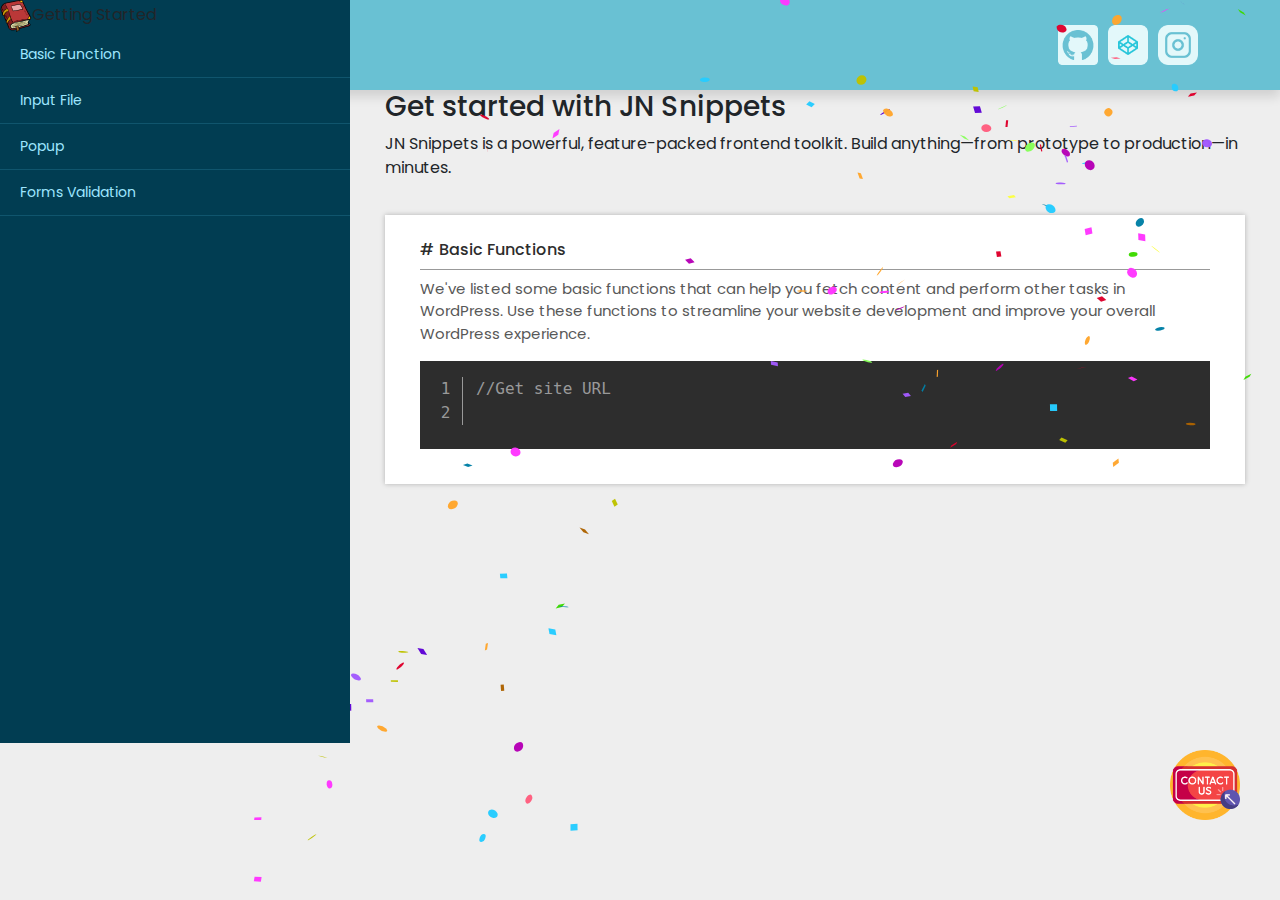
==== javascript.html @ d35f590d "Add files via upload" ====
<!doctype html>
<html lang="en">

<head>
	<!-- Google Tag Manager -->
<script>(function(w,d,s,l,i){w[l]=w[l]||[];w[l].push({'gtm.start':
new Date().getTime(),event:'gtm.js'});var f=d.getElementsByTagName(s)[0],
j=d.createElement(s),dl=l!='dataLayer'?'&l='+l:'';j.async=true;j.src=
'https://www.googletagmanager.com/gtm.js?id='+i+dl;f.parentNode.insertBefore(j,f);
})(window,document,'script','dataLayer','GTM-NDGGTKJ');</script>
<!-- End Google Tag Manager -->
	
	
    <!-- Required meta tags -->
    <meta charset="utf-8">
    <meta name="viewport" content="width=device-width, initial-scale=1">
    <link rel="icon" type="image/x-icon" href="./assets/images/fav.png">

    <!-- meta tags -->
    <title>SnipShot | Shopify Snippets</title>
    <meta name="description" content="">
    <link rel="canonical" href="https://chauhan07.github.io/snipshot/">
    <meta name="robots" content="index,follow">

    <!-- OG Tags -->
    <meta property="og:title" content="SnipShot - Shopify Code Snippets">
    <meta property="og:description" content="Find the most useful Shopify code snippets to help you build your website. Get easy-to-implement code solutions for common Shopify tasks, including customizing themes, adding functionality, and optimizing performance. Save time and improve your Shopify development with our collection of code snippets.">

    <meta property="og:image" content="https://chauhan07.github.io/snipshot/">
    <meta property="og:url" content="https://chauhan07.github.io/snipshot/assets/images/og_image.png">
    <meta property="og:type" content="website">
    <meta property="og:locale" content="en_US">

    <!-- Bootstrap CSS -->
    <link href="./assets/bootstrap/bootstrap.min.css" rel="stylesheet">
    <link href="./assets/style.css" rel="stylesheet">
    <!-- <link href="./assets/css/style.css" rel="stylesheet"> -->
    <link href="./assets/prism/prism.css" rel="stylesheet">
    <link href="./assets/line-number/line-number.css" rel="stylesheet">
    <script src="./assets/prism/prism.js"></script>
    <script src="./assets/line-number/line-number.js"></script>

</head>

<body>
	
	<!-- Google Tag Manager (noscript) -->
<noscript><iframe src="https://www.googletagmanager.com/ns.html?id=GTM-NDGGTKJ"
height="0" width="0" style="display:none;visibility:hidden"></iframe></noscript>
<!-- End Google Tag Manager (noscript) -->


<section class="main">
    <header class="container-fluid  darkHdr">
        <div class="container">
            <div class="row">
                <div class="col-12 col-sm-6 d-flex align-items-center">
                    <div class="inner d-flex justify-content-center justify-content-sm-start">
                        <h1 class="logoText">
                            <a href="./">
                                <span>&lt;</span> SnipShot
                                <span>/&gt;</span>
                            </a>
                        </h1>
                    </div>
                </div>
                <div class="col-6 d-none d-sm-flex">
                    <div class="inner d-flex justify-content-end social">
                        <ul>
                            <li>
                                <a href="https://github.com/chauhan07" target="_blank">
                                    <img src="./assets/images/github.png">
                                </a>
                            </li>
                            <li>
                                <a href="https://codepen.io/adityachauhan" target="_blank">
                                    <img src="./assets/images/codepen.png">
                                </a>
                            </li>
                            <li>
                                <a href="https://www.instagram.com/ad1tya.rana/" target="_blank">
                                    <img src="./assets/images/instagram.png">
                                </a>
                            </li>
                        </ul>
                    </div>
                </div>
            </div>
        </div>
    </header>
    <div class="ap_wrapper">
        <div class="ap_newDesign left" id="sideBar">
            <div class="inner">
                <ul>
                    <li class="general">
                        <img src="./assets/images/book.png" alt="">Getting Started
                    </li>
                    <li data-topic="Basic Functions">
                        <a href="./components/javascript/basic.html">
                            Basic Function
                        </a>
                    </li>
                    <li data-topic="Basic Functions">
                        <a href="./components/javascript/custom-input-file.html">
                            Input File
                        </a>
                    </li>
                    <li data-topic="Basic Functions">
                        <a href="./components/javascript/popup.html">
                            Popup
                        </a>
                    </li>
                    <li data-topic="Basic Functions">
                        <a href="./components/javascript/form-validation.html">
                            Forms Validation
                        </a>
                    </li>
                    

                </ul>
            </div>
        </div>

        <div class="ap_right_box">
            <div class="inner_box">
                <div class="right">

                    <div class="top_hdng">
                        <h3 class="hdng">
                            Get started with JN Snippets
                        </h3>
                        <p>
                            JN Snippets is a powerful, feature-packed frontend toolkit. Build anything—from prototype to production—in minutes.
                        </p>
                    </div>

                    <ul>
                        <!--- getting content on front end --->
                        <li id="above">
                            <div>
                                <h3>
                                    <span class="text">
                                        # Basic Functions
                                    </span>
                                </h3>

                                <p class="topicDesc">
                                    We've listed some basic functions that can help you fetch content and perform other tasks in WordPress. Use these functions to streamline your website development and improve your overall WordPress experience.
                                </p>

                                <span class="function">
                                    <pre class="line-numbers">
<code class="language-php">//Get site URL

</code>
                                </pre>
                                </span>
                            </div>
                        </li>
                        
                    </ul>
                </div>
            </div>
        </div>


        <!-- Modal Show Button -->
        <div class="formButton">
            <a href="javascript:void(0)" data-bs-toggle="modal" data-bs-target="#staticBackdrop">
                <img src="./assets/images/contact.png">
            </a>
        </div>

        <!-- Modal -->
        <div class="modal fade" id="staticBackdrop" data-bs-backdrop="static" data-bs-keyboard="false" tabindex="-1" aria-labelledby="staticBackdropLabel" aria-hidden="true">
            <div class="modal-dialog">
                <!--modal-dialog-centered , modal-lg-->
                <div class="modal-content">
                    <div class="modal-header">
                        <h1 class="modal-title fs-5" id="staticBackdropLabel">Contact</h1>
                        <button type="button" class="btn-close" data-bs-dismiss="modal" aria-label="Close"></button>
                    </div>
                    <div class="modal-body">
                        <div class="successMessage">
                            Your Message has been sent.
                        </div>
                        <form class="ap_form" method="POST" onsubmit="formSubmitFun(event)" name="submit-to-google-sheet" action="https://script.google.com/macros/s/AKfycbzrErSoIcF7eF4-fM0GBkBWs9JHHXoHikSfja2WgP77CkOkO4FxWSiEXLze_drOplOBIw/exec">
                            <div class="row">
                                <div class="col-12">
                                    <label>
                                        Name
                                        <input type="text" class="form-control" required name="Name">
                                    </label>
                                </div>
                                <div class="col-12">
                                    <label>
                                        Email
                                        <input type="email" class="form-control" required name="Email">
                                    </label>
                                </div>
                                <div class="col-12">
                                    <label>
                                        Message
                                        <textarea class="form-control" required name="Message"></textarea>
                                    </label>
                                </div>
                                <div class="col-12">
                                    <label>
                                        <input type="submit" class="ap_submit" value="Send Message">
                                    </label>
                                </div>
                            </div>

                            <div class="ap_loader">
                                <div class="lds-spinner">
                                    <div></div>
                                    <div></div>
                                    <div></div>
                                    <div></div>
                                    <div></div>
                                    <div></div>
                                    <div></div>
                                    <div></div>
                                    <div></div>
                                    <div></div>
                                    <div></div>
                                    <div></div>
                                </div>
                            </div>
                        </form>
                    </div>
                </div>
            </div>
        </div>
    </div>
</section>


    









    <script src="./assets/bootstrap/bootstrap.bundle.min.js"></script>
    <script src="./assets/confetti/tsparticles.confetti.bundle.min.js"></script>
    <script src="./assets/function.js"></script>

</body>

</html>
---- assets/style.css ----
@import url('https://fonts.googleapis.com/css2?family=Poppins:wght@100;200;300;400;500;600;700;800;900&display=swap');
@import url('https://fonts.googleapis.com/css2?family=Chakra+Petch:wght@500&display=swap');

body {
    background: #EEEEEE;
    font-family: 'Poppins', sans-serif;
}

.wordpressFunctionAP ul {
    display: flex;
    padding: 0;
    margin: 0;
    flex-wrap: wrap;
    justify-content: center;
    flex-direction: column;
    align-items: center;
}

.wordpressFunctionAP ul li {
    list-style: none;
    padding: 0px 10px;
    width: 100%;
    margin-bottom: 20px;
}

.wordpressFunctionAP ul li div {
    background: #e6f7f4;
    margin-bottom: 20px;
    padding: 15px 15px;
    word-break: break-all;
    display: flex;
    flex-direction: column;
    font-size: 14px;
    height: 100%;
}

.wordpressFunctionAP ul li div span.text {
    margin-bottom: 15px;
    font-weight: bold;
}


/* width */

::-webkit-scrollbar {
    height: 6px;
    width: 5px;
}


/* Track */

::-webkit-scrollbar-track {
    background: #b2bcbf;
}


/* Handle */

::-webkit-scrollbar-thumb {
    background: #1e6d89;
}


/* Handle on hover */

::-webkit-scrollbar-thumb:hover {
    background: #1e6d89;
}

.left .inner {
    background: #013d52;
}

.left .inner > .logoBox {
    background: #3A98B9;
    color: #fff;
    padding: 32px 15px;
    font-size: 28px;
    margin-bottom: 0px;
    text-align: center;
    text-transform: uppercase;
    border-bottom: 1px solid #fff;
    box-shadow: inset 0px -6px 15px 2px rgb(0 0 0 / 15%);
}

.left .inner > .logoBox span {
    border-bottom: 2px solid #fff;
}

.left .inner > .logoBox a {
    color: #fff;
    text-decoration: none;
    display: inline-block;
}

.left .inner > .logoBox .subHdng {
    font-size: 12px;
    width: 150px;
    margin: 15px auto 0;
    max-width: 90%;
}

.left .inner > ul {
    height: calc(100vh - 157px);
    overflow-y: scroll;
}

.left .inner li {
    padding: 0px;
    margin: 0;
}

.left .inner li a {
    font-size: 14px;
    padding: 12px 20px;
    margin-bottom: 0;
    display: block;
    text-decoration: none;
    color: #9ee6ff;
    border-bottom: 1px solid #3a98b945;
    font-weight: 400;
}

.left .inner li.active {
    background: #3a98b978;
}

.left .inner li.active a {
    color: #fff;
}

.left .inner li a:hover {
    background: #3a98b945;
    color: #fff;
}

.right li {
    scroll-margin-top: 136px;
    margin-top: 35px;
    background: #fff;
    padding: 15px 35px 35px;
    box-shadow: 0px 0px 5px rgb(0 0 0 / 25%);
}


/*
.left .inner li ul.innerItems li {
    padding: 0px;
    background: #3a98b945;
}
*/

.left .inner li ul.innerItems li a {
    font-size: 12px;
    padding-left: 50px;
}


/*** new style after 24-march ***/

body {
    padding: 0 !important
}

.ap_newDesign {
    position: fixed;
    left: 0;
    top: 0;
    width: 350px;
    z-index: 1000;
    transition: 0.5s ease;
}

ul {
    list-style: none;
    padding: 0;
    margin: 0;
}

.ap_right_box {
    margin-left: 350px;
}

.ap_right_box .inner_box {
    padding: 0px 35px 70px;
}

.ap_right_box .inner_box .ap_breadCrumbs p {
    background: #d6d6d6;
    padding: 15px 25px;
    border-radius: 5px;
}

.ap_right_box .inner_box .ap_breadCrumbs {
    padding: 25px 0;
    background: #eee;
    z-index: 999;
    position: sticky;
    top: 0px;
}

.ap_right_box .inner_box .ap_breadCrumbs p {
    margin: 0;
    font-size: 15px;
    font-weight: 500;
    cursor: context-menu;
}

.ap_right_box .inner_box .ap_breadCrumbs p span {
    color: #3995b6;
}

.right {
    width: 1200px;
    max-width: 100%;
    margin: 0px auto 0;
}

.right li span.text {
    /*    background: #2d2d2d;*/
    display: block;
    color: #2d2d2d;
    padding: 10px 0px;
    border-bottom: 1px solid #999;
    font-size: 16px;
}

p.topicDesc {
    font-size: 15px;
    color: #585858;
}

.right li span.function pre {
    margin: 0;
}

.copyRightBox {
    position: fixed;
    bottom: 0;
    left: 350px;
    right: 0;
    background: #eeeeee;
    z-index: 999;
    text-align: center;
    padding: 10px 15px;
    font-weight: 600;
    border-top: 1px solid #c3ced2;
}

.copyRightBox p {
    margin: 0;
}

.copyRightBox * {
    color: #013d52;
    font-size: 13px;
    transition: 0.5s ease;
}

.copyRightBox a:hover {
    color: #3a98b9;
}

div#mobileHamburger {
    display: none
}

.hamburger .line {
    width: 30px;
    height: 2px;
    background-color: #3a98b9;
    display: block;
    margin-left: auto;
    -webkit-transition: all 0.3s ease-in-out;
    transition: all 0.3s ease-in-out;
}

.hamburger .line:nth-child(2) {
    margin-top: 8px;
    margin-bottom: 8px;
}

.hamburger:hover {
    cursor: pointer;
}


/* ONE */

#hamburger-1.is-active .line:nth-child(2) {
    opacity: 0;
}

#hamburger-1.is-active .line:nth-child(1) {
    -webkit-transform: translateY(13px) rotate(45deg);
    transform: translateY(10px) rotate(45deg);
}

#hamburger-1.is-active .line:nth-child(3) {
    -webkit-transform: translateY(-13px) rotate(-45deg);
    transform: translateY(-10px) rotate(-45deg);
}

div#mobileHamburger {
    position: absolute;
    top: 50%;
    right: 15px;
    transform: translateY(-50%);
}

.formButton {
    position: fixed;
    bottom: 80px;
    right: 40px;
}

.formButton img {
    width: 70px;
}

.formButton a {
    display: block;
}

.ap_form label {
    width: 100%;
    display: block;
    margin-bottom: 15px;
    font-size: 13px;
}

.ap_form label input,
.ap_form label textarea {
    color: #000;
    background: #013d5236;
    border: 0;
    border-radius: 0;
    height: 45px;
    font-size: 12px;
}

.ap_form label textarea {
    height: 150px;
    padding: 12px 12px;
}

.ap_form label input.ap_submit {
    margin: 0 auto;
    display: block;
    background: #013d52;
    color: #fff;
    padding: 0 25px;
    font-size: 14px;
    margin-top: 10px;
}

.ap_form label input:focus,
.ap_form label textarea:focus {
    outline: 1px solid #3a98b9;
    box-shadow: unset;
}

.themeDownloadMessage {
    background: #3a98b9;
    padding: 10px 25px;
    width: 600px;
    margin: 0 auto;
    border: 1px solid #013d5294;
    color: #fff;
    max-width: 100%;
}

.themeDownloadMessage p {
    margin: 0;
    font-size: 14px;
    display: flex;
    justify-content: space-between;
    flex-wrap: wrap;
    align-items: center;
}

.themeDownloadMessage p a {
    background: #fff;
    display: inline-block;
    padding: 5px 15px;
    text-decoration: none;
    color: #013d52;
    transition: 0.5s ease;
}

.themeDownloadMessage p a:hover {
    background: #013d52;
    color: #fff;
}

#exampleModal_download span#timer {
    background: #013d52;
    width: 70px;
    height: 70px;
    color: #fff;
    display: flex;
    justify-content: center;
    align-items: center;
    margin: 0 auto;
    font-size: 25px;
    border-radius: 50%;
}

#exampleModal_download .modal-body {
    text-align: center;
}


/**** animation ****/

.successMessage {
    position: relative;
    padding: 1rem 1rem;
    margin-bottom: 1rem;
    border: 1px solid transparent;
    border-radius: 0.25rem;
    color: #664d03;
    background-color: #fff3cd;
    border-color: #ffecb5;
    text-align: center;
    display: none;
}

.ap_loader {
    position: absolute;
    top: 0;
    left: 0;
    right: 0;
    bottom: 0;
    display: flex;
    justify-content: center;
    align-items: center;
    background: #00000042;
    display: none;
}

.lds-spinner {
    color: official;
    display: inline-block;
    position: relative;
    width: 80px;
    height: 80px;
}

.lds-spinner div {
    transform-origin: 40px 40px;
    animation: lds-spinner 1.2s linear infinite;
}

.lds-spinner div:after {
    content: " ";
    display: block;
    position: absolute;
    top: 3px;
    left: 37px;
    width: 6px;
    height: 18px;
    border-radius: 20%;
    background: #1c5587;
}

.lds-spinner div:nth-child(1) {
    transform: rotate(0deg);
    animation-delay: -1.1s;
}

.lds-spinner div:nth-child(2) {
    transform: rotate(30deg);
    animation-delay: -1s;
}

.lds-spinner div:nth-child(3) {
    transform: rotate(60deg);
    animation-delay: -0.9s;
}

.lds-spinner div:nth-child(4) {
    transform: rotate(90deg);
    animation-delay: -0.8s;
}

.lds-spinner div:nth-child(5) {
    transform: rotate(120deg);
    animation-delay: -0.7s;
}

.lds-spinner div:nth-child(6) {
    transform: rotate(150deg);
    animation-delay: -0.6s;
}

.lds-spinner div:nth-child(7) {
    transform: rotate(180deg);
    animation-delay: -0.5s;
}

.lds-spinner div:nth-child(8) {
    transform: rotate(210deg);
    animation-delay: -0.4s;
}

.lds-spinner div:nth-child(9) {
    transform: rotate(240deg);
    animation-delay: -0.3s;
}

.lds-spinner div:nth-child(10) {
    transform: rotate(270deg);
    animation-delay: -0.2s;
}

.lds-spinner div:nth-child(11) {
    transform: rotate(300deg);
    animation-delay: -0.1s;
}

.lds-spinner div:nth-child(12) {
    transform: rotate(330deg);
    animation-delay: 0s;
}

@keyframes lds-spinner {
    0% {
        opacity: 1;
    }

    100% {
        opacity: 0;
    }
}

.modal-body {
    position: unset;
}


/*** main page css ***/

header {
    padding-top: 25px;
    padding-bottom: 25px;
    background: #69c1d3;
    box-shadow: 0px 7px 10px rgb(0 0 0 / 12%);
}

header .logoText {
    font-family: 'Chakra Petch', sans-serif;
    font-size: 28px;
    margin: 0;
    display: flex;
    flex-wrap: wrap;
    align-items: center;
    color: #000;
}

header .logoText a {
    color: #fff;
    display: inline-block;
    text-decoration: none;
}

header .logoText span {
    font-size: 24px;
}

header .logoText span:first-child {
    margin-right: 5px;
}

header .logoText span {
    margin-left: 5px;
}

header .social ul {
    display: flex;
    flex-wrap: wrap;
}

header .social ul a {
    display: block
}

header .social ul img {
    width: 40px;
}

header .social ul li {
    margin-left: 10px;
}

.bannerSection {
    padding-top: 60px;
    padding-bottom: 60px;
    background-color: #69c1d3;
    border-top: 1px solid #aeeaff59;
}

.bannerSection .hdng {
    color: #fff;
    font-weight: 400;
    font-size: 22px;
    width: 430px;
    max-width: 100%;
    margin-bottom: 15px;
}

.bannerSection .cntnt {
    color: #fff;
    font-weight: 300;
    width: 460px;
    max-width: 100%;
    font-size: 13px;
}

.downBnrBtn {
    background: #fff;
    color: #013d52;
    text-decoration: none;
    display: block;
    width: 180px;
    text-align: center;
    padding: 10px 15px;
    border: 0px;
    position: relative;
    margin-top: 25px;
}

.downBnrBtn:hover{
    color: #013d52;
}

.downloadCaption {
    display: block;
    margin-top: 7px;
    color: #ffffffd1;
}

.downBnrBtn::before {
    content: "";
    border: 1px solid #fff;
    top: -7px;
    left: 7px;
    right: -7px;
    bottom: 7px;
    position: absolute;
    transition: 0.3s ease;
}

.downBnrBtn:hover::before {
    top: 0;
    left: 0;
    right: 0;
    bottom: 0;
}

.downBnrBtn.dark {
    margin: 40px auto 0;
    background: #69c1d3;
    color: #fff;
}

.downBnrBtn.dark::before {
    border: 1px solid #69c1d3;
}

.inner {
    width: 100%;
}

.projectSection {
    padding-top: 60px;
    padding-bottom: 60px;
}

.projectSection .hdng {
    font-size: 28px;
    margin-bottom: 0px;
}

.projectBox {
    width: 100%;
    display: flex;
    flex-wrap: wrap;
    justify-content: center;
}

.projectBox li {
    width: 350px;
    border: 1px solid #69c1d3;
    background-color: #fff;
    padding: 25px 15px;
    margin: 0 15px;
    position: relative;
    box-shadow: 0px 20px 25px -15px rgb(0 0 0 / 15%);
    transition: 0.5s ease;
}

.projectBox li:hover {
    box-shadow: 0px 20px 20px -15px rgb(0 0 0 / 20%);
}

.projectBox li img {
    width: 100px;
}

.projectBox li h4 {
    font-size: 18px;
    margin-top: 25px;
}

.projectBox li a.innerLink {
    position: absolute;
    top: 0;
    left: 0;
    right: 0;
    bottom: 0;
    z-index: 999;
}

.langIcon {
    display: flex;
    flex-wrap: wrap;
    justify-content: center;
}

.langIcon li {
    width: 60px;
    margin: 0 20px;
}

.langIcon li img {
    max-width: 100%;
}

.contentArea .box {
    background: #0000000f;
    text-align: center;
    padding: 30px 25px;
    width: 950px;
    max-width: 100%;
    margin: 0 auto 60px;
}

.contentArea .box h4 {
    font-size: 18px;
    margin-bottom: 0;
}

.contentArea .box p {
    font-size: 13.5px;
    margin-bottom: 0;
    margin-top: 15px;
}

footer {
    background: #e0e0e0;
    margin-top: 60px;
    text-align: center;
    padding: 12px 5px;
}

footer p {
    margin: 0;
    font-size: 14px;
}

footer p a,
footer p a:hover {
    color: #000;
}


/*** media queries ***/

@media screen and (max-width:1200px) {
    .ap_newDesign {
        left: -400px;
    }

    .ap_right_box {
        margin-left: 0
    }

    div#sideBar.show {
        left: 0;
        box-shadow: 0 0 25px rgba(0, 0, 0, 0.5);
    }

    .copyRightBox {
        left: 0;
    }

    div#mobileHamburger {
        display: block
    }

    .projectBox li {
        width: 40%;
    }
}

@media screen and (max-width:992px) {
    .ap_right_box .inner_box {
        padding: 0px 20px 70px;
    }
}

@media screen and (max-width:576px) {
    .right li {
        scroll-margin-top: 136px;
        margin-top: 35px;
        background: #fff;
        padding: 10px 10px 20px;
        box-shadow: 0px 0px 5px rgb(0 0 0 / 25%);
    }

    .projectBox li {
        width: 100%;
    }
    

    .langIcon li img {
        margin: 5px 0px;
    }
}

@media screen and (max-width:480px) {
    .ap_newDesign {
        width: 220px;
    }

    .left .inner li a {
        font-size: 12px;
        padding: 12px 12px;
    }

    .left .inner li ul.innerItems li a {
        font-size: 11px;
        padding-left: 30px;
    }

    .copyRightBox * {
        font-size: 10px;
    }

    .formButton {
        bottom: 50px;
    }

    .formButton img {
        width: 50px;
    }

    .hamburger .line:nth-child(2) {
        margin-top: 6px;
        margin-bottom: 6px;
    }

    #hamburger-1.is-active .line:nth-child(3) {
        -webkit-transform: translateY(-8px) rotate(-45deg);
        transform: translateY(-8px) rotate(-45deg);
    }

    #hamburger-1.is-active .line:nth-child(1) {
        -webkit-transform: translateY(8px) rotate(45deg);
        transform: translateY(8px) rotate(45deg);
    }
}
---- assets/css/style.css ----
* {
  margin: 0;
  padding: 0;
  box-sizing: border-box;
}

html,
body {
  overflow-x: hidden;
  counter-reset: section;
}

p {
  margin: 0;
  padding: 0;
}

h1,
h2,
h3,
h4,
h5,
h6,
a {
  margin: 0;
  padding: 0;
}

span,
a {
  display: inline-block;
}

a {
  text-decoration: none;
}

ul {
  margin: 0;
  padding: 0 !important;
}

li {
  list-style-type: none;
}

img,
video {
  max-width: 100%;
  vertical-align: middle;
}

:root {
  --containerWidth: 1320px;
}
@media (max-width: 1399.98px) {
  :root {
    --containerWidth: 1140px;
  }
}
@media (max-width: 1199.98px) {
  :root {
    --containerWidth: 960px;
  }
}
@media (max-width: 991.98px) {
  :root {
    --containerWidth: 720px;
  }
}
@media (max-width: 767.98px) {
  :root {
    --containerWidth: 540px;
  }
}
@media (max-width: 575.98px) {
  :root {
    --containerWidth: 100%;
  }
}

.element {
  padding-top: 40px;
  font-size: 40px;
  font-weight: 400;
  padding-top: 40px;
  font-size: 40px;
  font-weight: 400;
}
@media (min-width: 576px) {
  .element {
    padding-top: 60px;
    font-size: 60px;
    font-weight: 600;
  }
}
@media (min-width: 992px) {
  .element {
    padding-top: 80px;
    font-size: 80px;
    font-weight: 800;
  }
}
@media (min-width: 1200px) {
  .element {
    padding-top: 100px;
    font-size: 100px;
    font-weight: 100;
  }
}
@media (min-width: 1400px) {
  .element {
    padding-top: 120px;
    font-size: 120px;
    font-weight: 100;
  }
}
@media (min-width: 576px) {
  .element {
    padding-top: 60px;
    font-size: 60px;
    font-weight: 600;
  }
}
@media (min-width: 992px) {
  .element {
    padding-top: 80px;
    font-size: 80px;
    font-weight: 800;
  }
}
@media (min-width: 1200px) {
  .element {
    padding-top: 100px;
    font-size: 100px;
    font-weight: 100;
  }
}
@media (min-width: 1400px) {
  .element {
    padding-top: 120px;
    font-size: 120px;
    font-weight: 100;
  }
}

.xyz {
  display: flex;
  flex-direction: row;
  justify-content: center;
  align-items: center;
}

.jn__container {
  padding: 0 15px;
  margin: 0 auto;
  width: 100%;
}
@media (min-width: 576px) {
  .jn__container {
    width: 540px;
  }
}
@media (min-width: 768px) {
  .jn__container {
    width: 760px;
  }
}
@media (min-width: 992px) {
  .jn__container {
    width: 960px;
  }
}
@media (min-width: 1200px) {
  .jn__container {
    width: 1170px;
  }
}
@media (min-width: 1400px) {
  .jn__container {
    width: 1366px;
  }
}

.inner_header {
  width: 100%;
  padding: 7px 0;
  box-shadow: unset;
  border-bottom: 1px solid rgba(15, 23, 42, 0.1019607843);
}
.inner_header .jn__logo h1 {
  font-weight: 500;
  font-family: "Poppins", sans-serif;
  font-size: 18px;
}
@media (min-width: 576px) {
  .inner_header .jn__logo h1 {
    font-size: 20px;
  }
}
@media (min-width: 768px) {
  .inner_header .jn__logo h1 {
    font-size: 22px;
  }
}
@media (min-width: 992px) {
  .inner_header .jn__logo h1 {
    font-size: 24px;
  }
}
@media (min-width: 1200px) {
  .inner_header .jn__logo h1 {
    font-size: 26px;
  }
}
@media (min-width: 1400px) {
  .inner_header .jn__logo h1 {
    font-size: 28px;
  }
}

/*# sourceMappingURL=style.css.map */
---- assets/prism/prism.css ----
/* PrismJS 1.25.0
https://prismjs.com/download.html#themes=prism-tomorrow&languages=[base64] */
code[class*=language-],pre[class*=language-]{color:#ccc;background:0 0;font-family:Consolas,Monaco,'Andale Mono','Ubuntu Mono',monospace;font-size:1em;text-align:left;white-space:pre;word-spacing:normal;word-break:normal;word-wrap:normal;line-height:1.5;-moz-tab-size:4;-o-tab-size:4;tab-size:4;-webkit-hyphens:none;-moz-hyphens:none;-ms-hyphens:none;hyphens:none}pre[class*=language-]{padding:1em;margin:.5em 0;overflow:auto}:not(pre)>code[class*=language-],pre[class*=language-]{background:#2d2d2d}:not(pre)>code[class*=language-]{padding:.1em;border-radius:.3em;white-space:normal}.token.block-comment,.token.cdata,.token.comment,.token.doctype,.token.prolog{color:#999}.token.punctuation{color:#ccc}.token.attr-name,.token.deleted,.token.namespace,.token.tag{color:#e2777a}.token.function-name{color:#6196cc}.token.boolean,.token.function,.token.number{color:#f08d49}.token.class-name,.token.constant,.token.property,.token.symbol{color:#f8c555}.token.atrule,.token.builtin,.token.important,.token.keyword,.token.selector{color:#cc99cd}.token.attr-value,.token.char,.token.regex,.token.string,.token.variable{color:#7ec699}.token.entity,.token.operator,.token.url{color:#67cdcc}.token.bold,.token.important{font-weight:700}.token.italic{font-style:italic}.token.entity{cursor:help}.token.inserted{color:green}
---- assets/line-number/line-number.css ----
pre[class*="language-"].line-numbers {
    position: relative;
    padding-left: 3.8em;
    counter-reset: linenumber;
}

pre[class*="language-"].line-numbers > code {
    position: relative;
    white-space: inherit;
}

.line-numbers .line-numbers-rows {
    position: absolute;
    pointer-events: none;
    top: 0;
    font-size: 100%;
    left: -3.8em;
    width: 3em;
    /* works for line-numbers below 1000 lines */
    letter-spacing: -1px;
    border-right: 1px solid #999;

    -webkit-user-select: none;
    -moz-user-select: none;
    -ms-user-select: none;
    user-select: none;
}

.line-numbers-rows > span {
    pointer-events: none;
    display: block;
    counter-increment: linenumber;
}

.line-numbers-rows > span:before {
    content: counter(linenumber);
    color: #999;
    display: block;
    padding-right: 0.8em;
    text-align: right;
}

body {
    padding: 50px;
}

pre[class*="language-"].line-numbers {
    position: relative;
    padding-left: 3.5em;
    counter-reset: linenumber;
    padding-bottom: 0;
}

pre[class*="language-"].line-numbers > code {
    position: relative;
    white-space: inherit;
    display: inline-block;
}

.line-numbers .line-numbers-rows {
    position: absolute;
    pointer-events: none;
    top: 0;
    font-size: 100%;
    left: -3.8em;
    width: 3em;
    /* works for line-numbers below 1000 lines */
    letter-spacing: -1px;
    border-right: 1px solid #999;

    -webkit-user-select: none;
    -moz-user-select: none;
    -ms-user-select: none;
    user-select: none;
}

.line-numbers-rows > span {
    display: block;
    counter-increment: linenumber;
}

.line-numbers-rows > span:before {
    content: counter(linenumber);
    color: #999;
    display: block;
    padding-right: 0.8em;
    text-align: right;
}
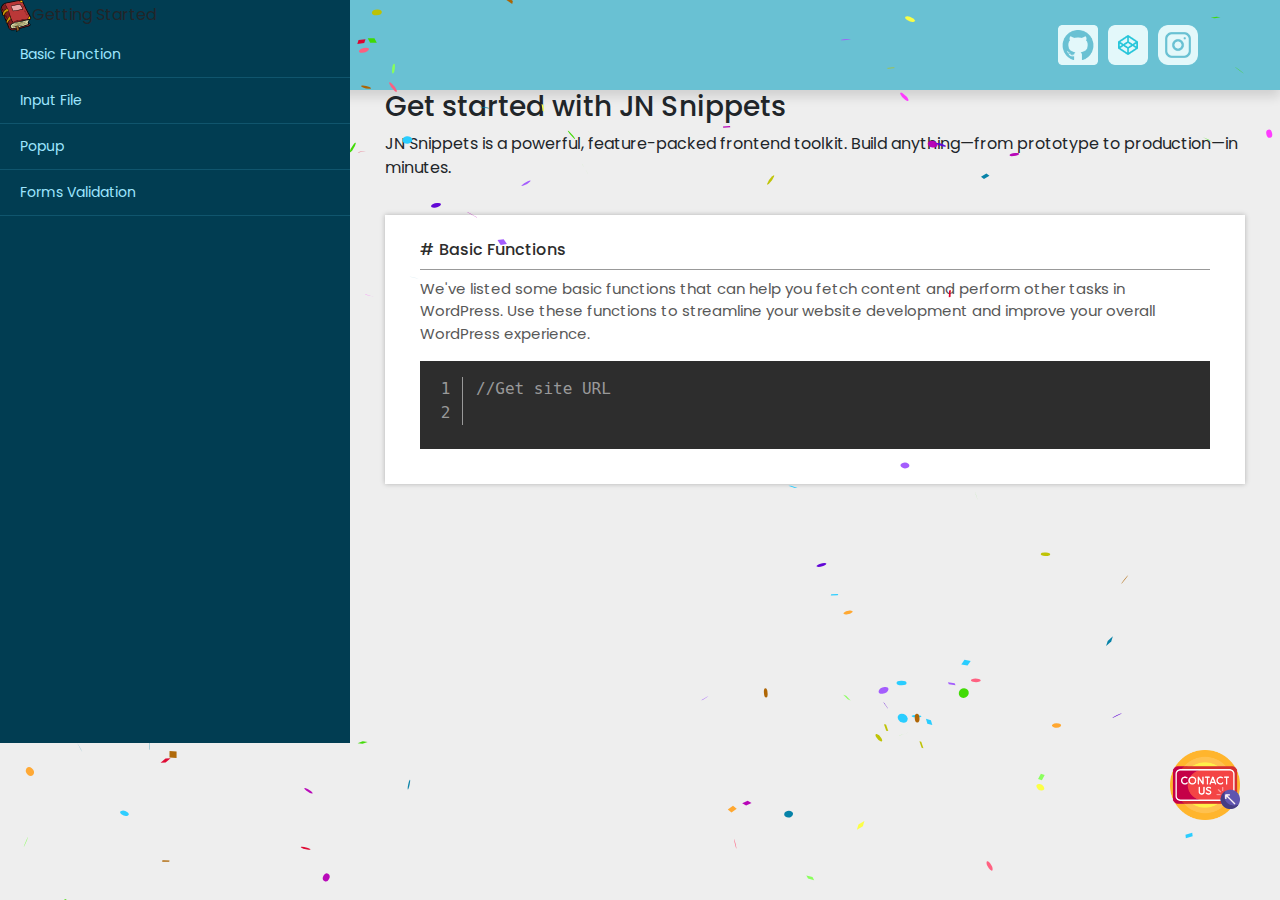
==== commit cad575e6: "Update javascript.html" ====
--- a/javascript.html
+++ b/javascript.html
@@ -96,7 +96,7 @@
                         <img src="./assets/images/book.png" alt="">Getting Started
                     </li>
                     <li data-topic="Basic Functions">
-                        <a href="./components/javascript/basic.html">
+                        <a href="./javascript.html">
                             Basic Function
                         </a>
                     </li>
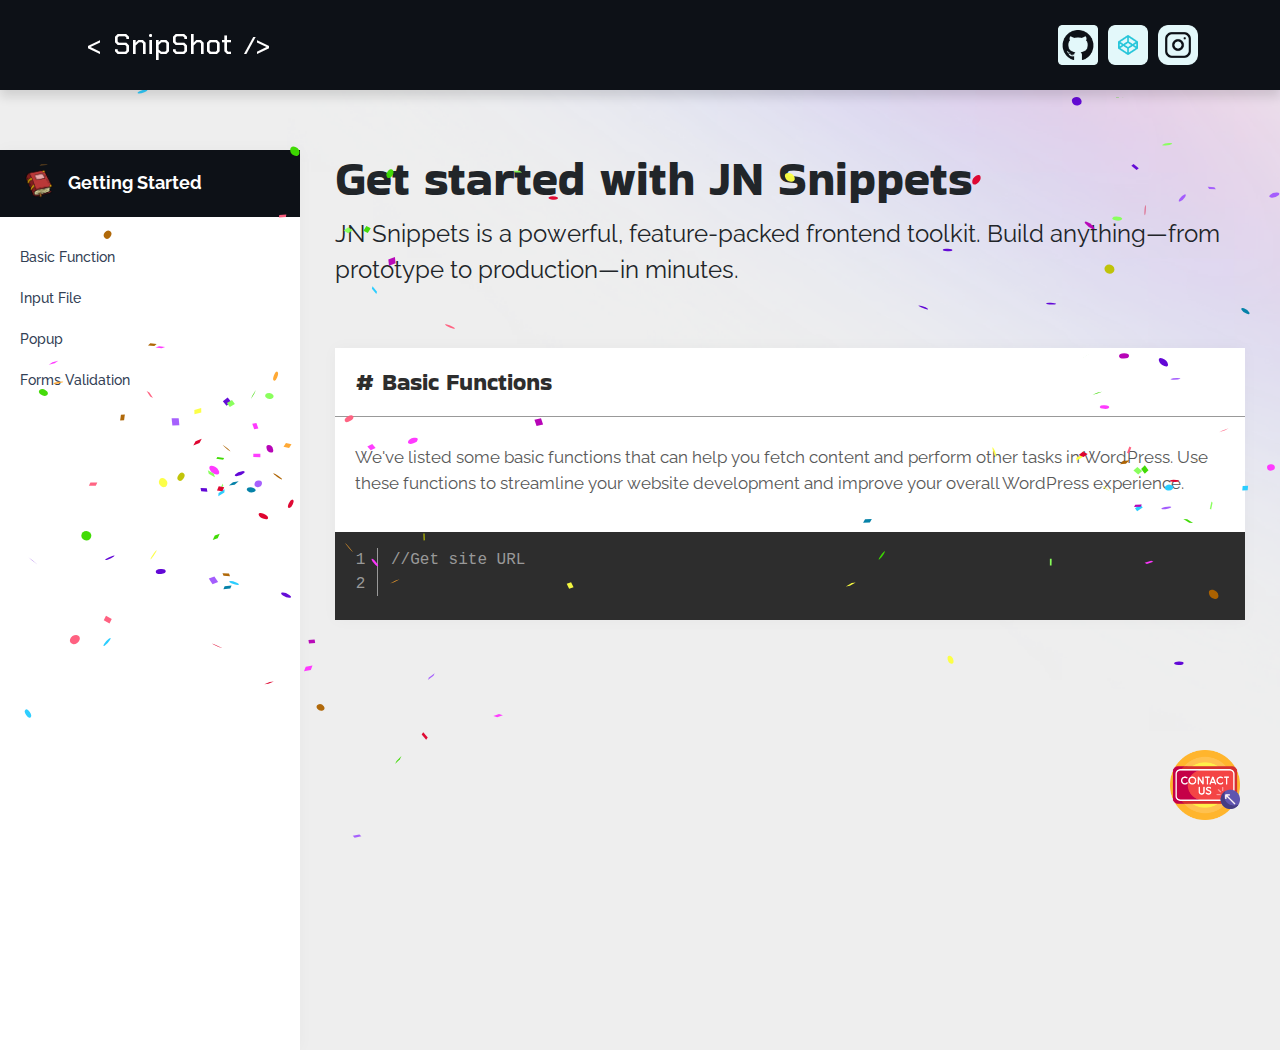
==== commit 7d7aed6b: "Add files via upload" ====
--- a/javascript.html
+++ b/javascript.html
@@ -57,7 +57,7 @@
                 <div class="col-12 col-sm-6 d-flex align-items-center">
                     <div class="inner d-flex justify-content-center justify-content-sm-start">
                         <h1 class="logoText">
-                            <a href="./">
+                            <a href="./index.html">
                                 <span>&lt;</span> SnipShot
                                 <span>/&gt;</span>
                             </a>
--- a/assets/style.css
+++ b/assets/style.css
@@ -1,9 +1,21 @@
 @import url('https://fonts.googleapis.com/css2?family=Poppins:wght@100;200;300;400;500;600;700;800;900&display=swap');
 @import url('https://fonts.googleapis.com/css2?family=Chakra+Petch:wght@500&display=swap');
+@import url('https://fonts.googleapis.com/css2?family=Bakbak+One&display=swap');
+@import url('https://fonts.googleapis.com/css2?family=Raleway:ital,wght@0,100..900;1,100..900&display=swap');
 
 body {
     background: #EEEEEE;
     font-family: 'Poppins', sans-serif;
+    font-family: "Inter", sans-serif;
+    font-family: "Raleway", sans-serif;
+}
+h1,
+h2,
+h3,
+h4,
+h5,
+h6{
+    font-family: "Bakbak One", sans-serif;
 }
 
 .wordpressFunctionAP ul {
@@ -42,105 +54,93 @@
 
 /* width */
 
-::-webkit-scrollbar {
+/* ::-webkit-scrollbar {
     height: 6px;
     width: 5px;
 }
 
-
-/* Track */
-
 ::-webkit-scrollbar-track {
     background: #b2bcbf;
 }
 
-
-/* Handle */
-
 ::-webkit-scrollbar-thumb {
-    background: #1e6d89;
-}
-
-
-/* Handle on hover */
+    background: #0d1116;
+}
 
 ::-webkit-scrollbar-thumb:hover {
-    background: #1e6d89;
-}
+    background: #0d1116;
+} */
 
 .left .inner {
-    background: #013d52;
-}
-
-.left .inner > .logoBox {
-    background: #3A98B9;
-    color: #fff;
-    padding: 32px 15px;
-    font-size: 28px;
-    margin-bottom: 0px;
-    text-align: center;
-    text-transform: uppercase;
-    border-bottom: 1px solid #fff;
-    box-shadow: inset 0px -6px 15px 2px rgb(0 0 0 / 15%);
-}
-
-.left .inner > .logoBox span {
-    border-bottom: 2px solid #fff;
-}
-
-.left .inner > .logoBox a {
-    color: #fff;
-    text-decoration: none;
-    display: inline-block;
-}
-
-.left .inner > .logoBox .subHdng {
-    font-size: 12px;
-    width: 150px;
-    margin: 15px auto 0;
-    max-width: 90%;
+    position: sticky;
+    top: 120px;
+    background-color: #fff;
 }
 
 .left .inner > ul {
-    height: calc(100vh - 157px);
-    overflow-y: scroll;
+    height: 100vh;
+    overflow-y: auto;
 }
 
 .left .inner li {
     padding: 0px;
     margin: 0;
 }
+.left .inner li.general {
+    padding: 19px 25px;
+    background: #0d1117;
+    color: #fff;
+    font-size: 18px;
+    font-weight: 700;
+    margin-bottom: 20px;
+}
+
+.left .inner li.general img {
+    margin-right: 15px;
+    width: 28px;
+}
 
 .left .inner li a {
     font-size: 14px;
-    padding: 12px 20px;
+    padding: 10px 20px;
     margin-bottom: 0;
     display: block;
     text-decoration: none;
-    color: #9ee6ff;
-    border-bottom: 1px solid #3a98b945;
-    font-weight: 400;
-}
-
-.left .inner li.active {
+    color: #334155;
+    border-bottom: 0px solid #3a98b945;
+    font-weight: 500;
+    transition: 0.5s ease;
+}
+
+.left .inner li a:hover {
+    background: #0d11171c;
+}
+
+/* .left .inner li.active {
     background: #3a98b978;
-}
+} */
 
 .left .inner li.active a {
+    color: #0ea5e9;
+}
+
+/* .left .inner li a:hover {
+    background: #93adcf2e;
     color: #fff;
-}
-
-.left .inner li a:hover {
-    background: #3a98b945;
-    color: #fff;
-}
+} */
 
 .right li {
     scroll-margin-top: 136px;
-    margin-top: 35px;
+    margin-bottom: 35px;
     background: #fff;
-    padding: 15px 35px 35px;
-    box-shadow: 0px 0px 5px rgb(0 0 0 / 25%);
+    /* padding: 15px 35px 35px; */
+    box-shadow: 0px 0 15px rgba(0, 0, 0, 0.03);
+}
+
+.right li > div > span{
+    vertical-align: middle;
+    width: 100%;
+    box-shadow: 0px 0 7px rgba(0, 0, 0, 0.2);
 }
 
 
@@ -152,8 +152,17 @@
 */
 
 .left .inner li ul.innerItems li a {
-    font-size: 12px;
+    font-size: 14px;
     padding-left: 50px;
+}
+
+.innerItems li a::before {
+    content: "-";
+}
+
+.top_hdng {
+    /* padding: 15px 35px 35px; */
+    margin-bottom: 60px;
 }
 
 
@@ -163,13 +172,27 @@
     padding: 0 !important
 }
 
-.ap_newDesign {
-    position: fixed;
-    left: 0;
-    top: 0;
-    width: 350px;
-    z-index: 1000;
-    transition: 0.5s ease;
+.main {
+    background-image: url(./images/bg.avif);
+    background-size: cover;
+    background-repeat: no-repeat;
+    background-position: 200px top;
+    background-attachment: fixed;
+}
+
+.ap_wrapper{
+    width: 1440px;
+    max-width: 100%;
+    display: flex;
+    flex-wrap: wrap;
+    margin: 0px auto;
+    padding-top: 150px;
+}
+
+.ap_newDesign.left{
+    width: 300px;
+    position: relative;
+    box-shadow: 0px 0 15px rgba(0, 0, 0, 0.03);
 }
 
 ul {
@@ -177,38 +200,12 @@
     padding: 0;
     margin: 0;
 }
-
 .ap_right_box {
-    margin-left: 350px;
+    width: calc(100% - 300px);
 }
 
 .ap_right_box .inner_box {
     padding: 0px 35px 70px;
-}
-
-.ap_right_box .inner_box .ap_breadCrumbs p {
-    background: #d6d6d6;
-    padding: 15px 25px;
-    border-radius: 5px;
-}
-
-.ap_right_box .inner_box .ap_breadCrumbs {
-    padding: 25px 0;
-    background: #eee;
-    z-index: 999;
-    position: sticky;
-    top: 0px;
-}
-
-.ap_right_box .inner_box .ap_breadCrumbs p {
-    margin: 0;
-    font-size: 15px;
-    font-weight: 500;
-    cursor: context-menu;
-}
-
-.ap_right_box .inner_box .ap_breadCrumbs p span {
-    color: #3995b6;
 }
 
 .right {
@@ -218,17 +215,21 @@
 }
 
 .right li span.text {
-    /*    background: #2d2d2d;*/
+    /* background: #2d2d2d; */
     display: block;
     color: #2d2d2d;
-    padding: 10px 0px;
+    padding: 20px 20px;
     border-bottom: 1px solid #999;
-    font-size: 16px;
+    font-size: 24px;
 }
 
 p.topicDesc {
-    font-size: 15px;
+    font-size: 17px;
     color: #585858;
+    padding: 20px 20px;
+}
+p.topicDesc a {
+    color: #000;
 }
 
 .right li span.function pre {
@@ -361,39 +362,6 @@
     box-shadow: unset;
 }
 
-.themeDownloadMessage {
-    background: #3a98b9;
-    padding: 10px 25px;
-    width: 600px;
-    margin: 0 auto;
-    border: 1px solid #013d5294;
-    color: #fff;
-    max-width: 100%;
-}
-
-.themeDownloadMessage p {
-    margin: 0;
-    font-size: 14px;
-    display: flex;
-    justify-content: space-between;
-    flex-wrap: wrap;
-    align-items: center;
-}
-
-.themeDownloadMessage p a {
-    background: #fff;
-    display: inline-block;
-    padding: 5px 15px;
-    text-decoration: none;
-    color: #013d52;
-    transition: 0.5s ease;
-}
-
-.themeDownloadMessage p a:hover {
-    background: #013d52;
-    color: #fff;
-}
-
 #exampleModal_download span#timer {
     background: #013d52;
     width: 70px;
@@ -545,8 +513,17 @@
 header {
     padding-top: 25px;
     padding-bottom: 25px;
-    background: #69c1d3;
+    /* background: #0d1117; */
     box-shadow: 0px 7px 10px rgb(0 0 0 / 12%);
+    position: fixed;
+    z-index: 1001;
+    top: 0;
+    width: 100%;
+}
+
+header.darkHdr,
+header.darkHdrScroll{
+    background-color: #0d1117;
 }
 
 header .logoText {
@@ -595,17 +572,21 @@
 }
 
 .bannerSection {
-    padding-top: 60px;
-    padding-bottom: 60px;
-    background-color: #69c1d3;
+    padding-top: 250px;
+    padding-bottom: 200px;
+    background-color: #0d1117;
     border-top: 1px solid #aeeaff59;
+    background-image: url(https://github.githubassets.com/assets/hero-desktop-a38b0fd77b6c.webp);
+    background-size: 1400px;
+    background-repeat: no-repeat;
+    background-position: 160% center;
 }
 
 .bannerSection .hdng {
     color: #fff;
     font-weight: 400;
-    font-size: 22px;
-    width: 430px;
+    font-size: 52px;
+    width: 600px;
     max-width: 100%;
     margin-bottom: 15px;
 }
@@ -615,24 +596,24 @@
     font-weight: 300;
     width: 460px;
     max-width: 100%;
-    font-size: 13px;
+    font-size: 18px;
 }
 
 .downBnrBtn {
     background: #fff;
-    color: #013d52;
+    color: #0d1116;
     text-decoration: none;
     display: block;
-    width: 180px;
+    width: 220px;
     text-align: center;
-    padding: 10px 15px;
+    padding: 15px 15px;
     border: 0px;
     position: relative;
     margin-top: 25px;
 }
 
 .downBnrBtn:hover{
-    color: #013d52;
+    color: #0d1116;
 }
 
 .downloadCaption {
@@ -661,12 +642,12 @@
 
 .downBnrBtn.dark {
     margin: 40px auto 0;
-    background: #69c1d3;
+    background: #0d1116;
     color: #fff;
 }
 
 .downBnrBtn.dark::before {
-    border: 1px solid #69c1d3;
+    border: 1px solid #0d1116;
 }
 
 .inner {
@@ -776,17 +757,104 @@
 }
 
 
+.ap_right_box .inner_box .top_hdng .hdng{
+    font-size: 48px;
+}
+
+.ap_right_box .inner_box .top_hdng p{
+    font-size: 24px;
+}
+
+/* global popup */
+/* Popup CSS */
+.jn_popup{
+    position: fixed;
+    top: 0;
+    left: 0;
+    right: 0;
+    bottom: 0;
+    width: 100%;
+    height: 100%;
+    background-color: rgba(0,0,0,0.5);
+    padding: 15px;
+    opacity: 1;
+    transition: 0.5s ease;
+    z-index: 99999;
+}
+
+.jn_popup:not(.show){
+    opacity: 0;
+    visibility: hidden;
+    pointer-events: none;
+}
+
+.jn_popup.show{
+    opacity: 1;
+    visibility: visible;
+    pointer-events: auto;
+}
+
+.jn_popup .jn_dialog{
+    width: 600px;
+    max-width: 100%;
+    background-color: #fff;
+    border-radius: 7px;
+    margin: 0 auto;
+    padding: 25px 25px;
+}
+
+.jn_popup .jn_content_wrap .jn_header,
+.jn_popup .jn_content_wrap .jn_footer{
+    width: 100%;
+    padding: 15px 20px;
+    display: flex;
+    flex-wrap: wrap;
+    justify-content: space-between;
+}
+
+.jn_popup .jn_content_wrap .jn_header{
+    border-bottom: 1px solid #000;
+}
+
+.jn_popup .jn_content_wrap .jn_footer{
+    border-top: 1px solid #000;
+}
+
+.jn_popup .jn_content_wrap .jn_header .hdr_hdng{
+    font-size: 24px;
+}
+
+.jn_popup .jn_content_wrap .jn_content{
+    width: 100%;
+    padding: 15px 20px;
+    font-size: 14px;
+}
+.jn_popup .jn_content_wrap .close_hdr,
+.jn_popup .jn_content_wrap .close_ftr{
+    cursor: pointer;
+}
+.jn_popup .jn_content_wrap button,
+.jn_popup .jn_content_wrap button:hover,
+.jn_popup .jn_content_wrap button:focus {
+    background: #0d1117;
+    color: #fff;
+    padding: 10px 20px;
+    border: 0;
+    font-size: 16px;
+}
+
 /*** media queries ***/
 
+@media screen and (max-width:1509px) {
+    .bannerSection{
+        background-size: 1200px;
+        background-position: 130% center;
+    }
+}
+
+
 @media screen and (max-width:1200px) {
-    .ap_newDesign {
-        left: -400px;
-    }
-
-    .ap_right_box {
-        margin-left: 0
-    }
-
+    
     div#sideBar.show {
         left: 0;
         box-shadow: 0 0 25px rgba(0, 0, 0, 0.5);
@@ -803,11 +871,48 @@
     .projectBox li {
         width: 40%;
     }
+    
+    .bannerSection{
+        background-size: 900px;
+        background-position: 180% center;
+        padding-top: 200px;
+        padding-bottom: 150px;
+    }
 }
 
 @media screen and (max-width:992px) {
+    .ap_newDesign.left {
+        left: -400px;
+        position: absolute;
+    }
+
+    .ap_right_box {
+        margin-left: 0;
+        width: 100%;
+    }
+
     .ap_right_box .inner_box {
         padding: 0px 20px 70px;
+    }
+    
+    .bannerSection{
+        background-size: 1000px;
+        background-position: right bottom;
+        padding-top: 200px;
+        padding-bottom: 150px;
+    }
+    .bannerSection .hdng {
+        font-size: 32px;
+    }
+    .bannerSection .cntnt {
+        font-size: 14px;
+    }
+    .downBnrBtn {
+        width: 180px;
+        padding: 10px 15px;
+    }
+    .ap_wrapper{
+        padding-top: 90px;
     }
 }
 
@@ -828,6 +933,19 @@
     .langIcon li img {
         margin: 5px 0px;
     }
+    
+    .bannerSection{
+        background-size: 700px;
+        background-position: right bottom;
+        padding-top: 150px;
+        padding-bottom: 120px;
+    }
+    .bannerSection .hdng {
+        font-size: 24px;
+    }
+    .bannerSection .cntnt {
+        font-size: 13px;
+    }
 }
 
 @media screen and (max-width:480px) {
@@ -837,7 +955,7 @@
 
     .left .inner li a {
         font-size: 12px;
-        padding: 12px 12px;
+        padding: 6px 10px;
     }
 
     .left .inner li ul.innerItems li a {
@@ -872,3 +990,11 @@
         transform: translateY(8px) rotate(45deg);
     }
 }
+b.npm_cmd {
+    display: block;
+    background: #2d2d2d;
+    padding: 15px;
+    color: #e5e5e5;
+    font-weight: normal;
+    font-size: 14px;
+}